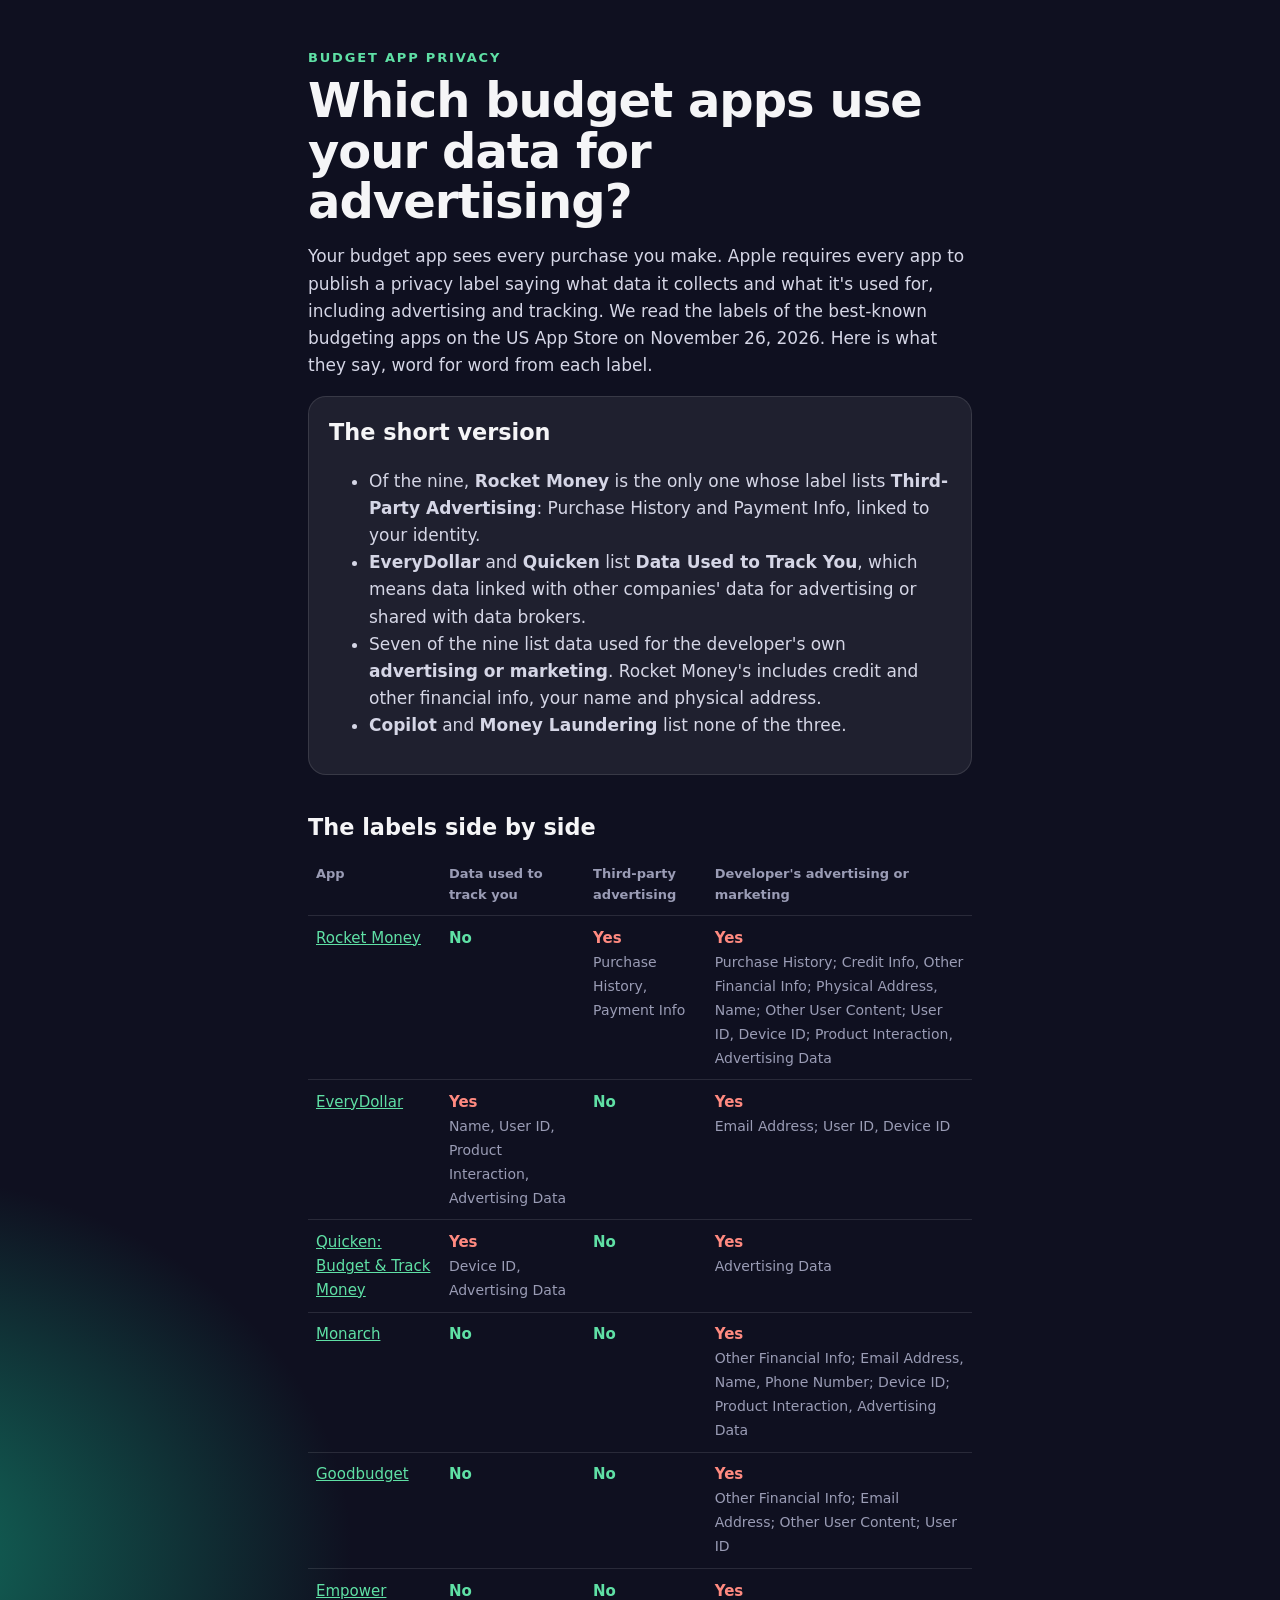
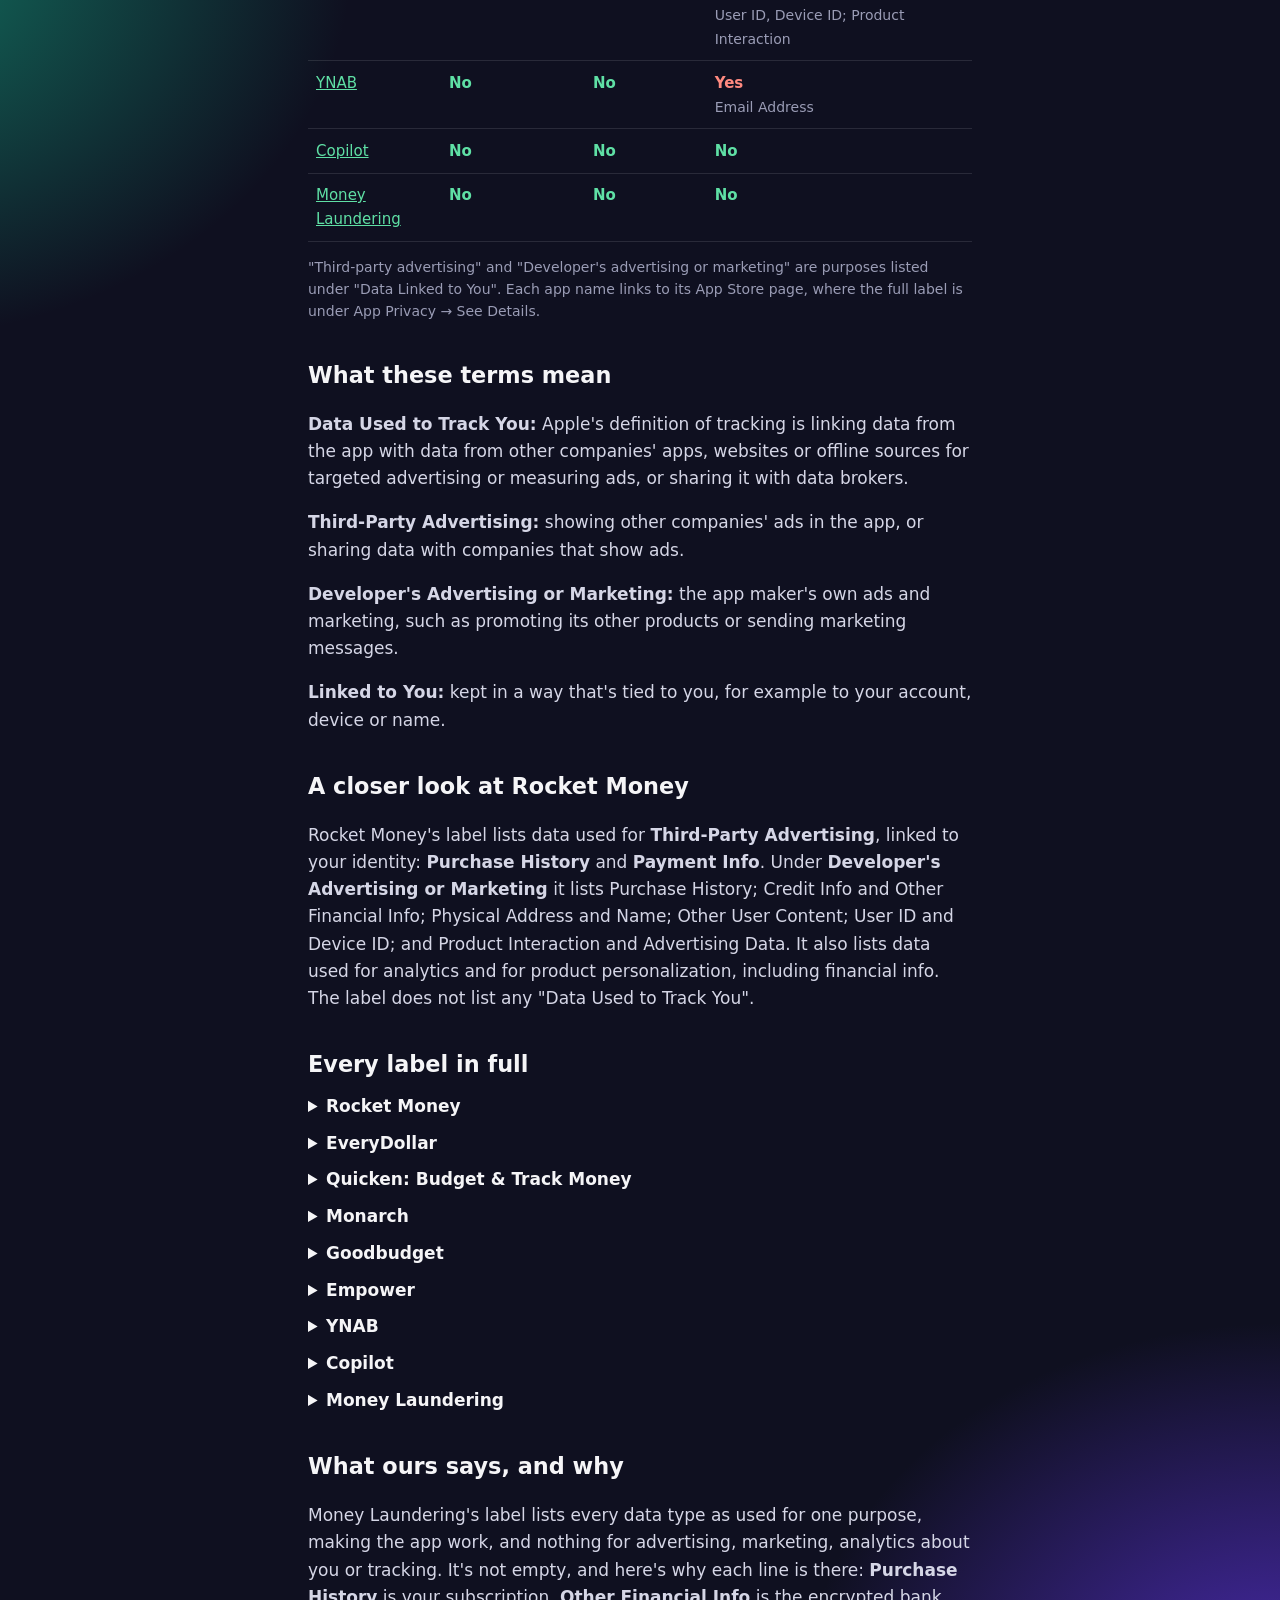
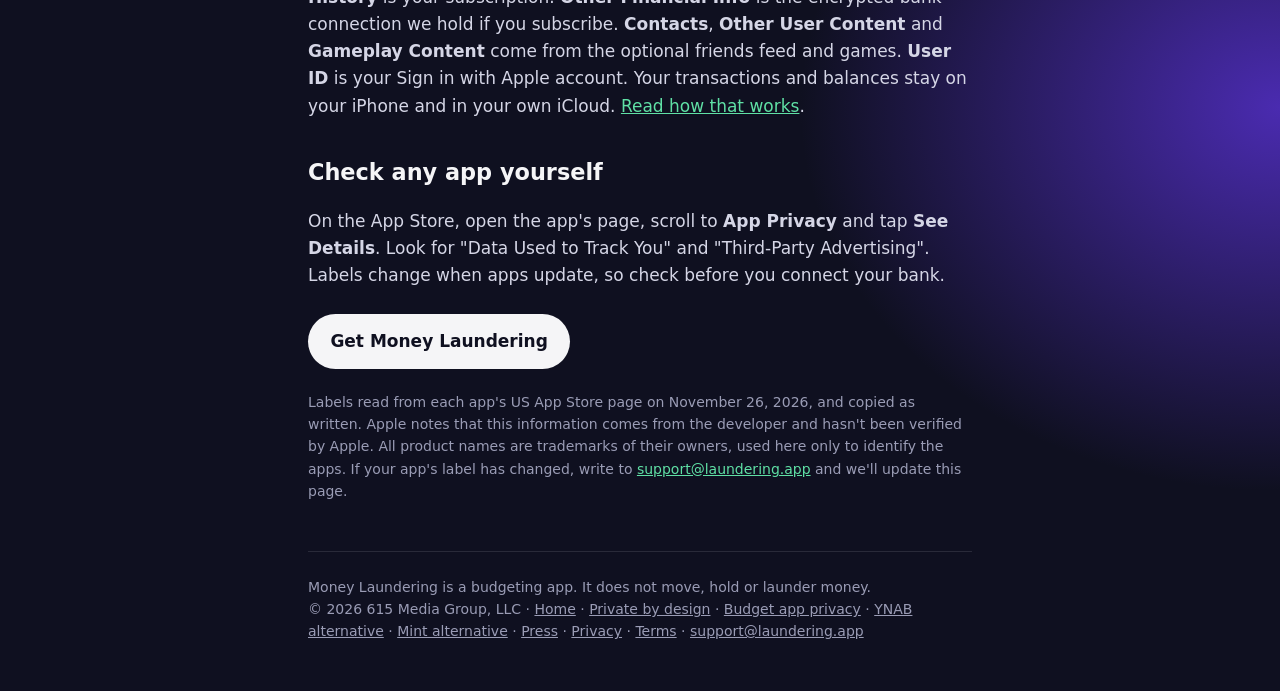
==== budget-app-privacy.html @ 60528db9 "Private by design and budget app privacy pages; home section, footers, sitemap, llms.txt; referral p" ====
<!DOCTYPE html>
<html lang="en">
<head>
  <meta charset="utf-8">
  <meta name="viewport" content="width=device-width, initial-scale=1, viewport-fit=cover">
  <title>Which budget apps use your data for advertising? What the App Store privacy labels say</title>
  <link rel="icon" href="/favicon.ico" sizes="any">
  <link rel="icon" type="image/png" sizes="32x32" href="/icon-32.png">
  <link rel="icon" type="image/png" sizes="192x192" href="/icon-192.png">
  <link rel="apple-touch-icon" href="/apple-touch-icon.png">
  <link rel="manifest" href="/site.webmanifest">
  <link rel="canonical" href="https://laundering.app/budget-app-privacy">
  <meta name="description" content="We read the App Store privacy labels of Rocket Money, YNAB, Monarch, Copilot, Quicken, EveryDollar, Empower and Goodbudget. Some say they use your financial data for third-party advertising or to track you. Here is what each label says.">
  <meta name="theme-color" content="#0f1020">
  <meta name="apple-itunes-app" content="app-id=6831441351">
  <meta property="og:type" content="article">
  <meta property="og:site_name" content="Money Laundering">
  <meta property="og:url" content="https://laundering.app/budget-app-privacy">
  <meta property="og:title" content="Which budget apps use your data for advertising? What the App Store privacy labels say">
  <meta property="og:description" content="We read the App Store privacy labels of Rocket Money, YNAB, Monarch, Copilot, Quicken, EveryDollar, Empower and Goodbudget. Some say they use your financial data for third-party advertising or to track you. Here is what each label says.">
  <meta property="og:image" content="https://laundering.app/card.png">
  <meta property="og:image:width" content="1200">
  <meta property="og:image:height" content="630">
  <meta name="twitter:card" content="summary_large_image">
  <meta name="twitter:image" content="https://laundering.app/card.png">
  <script type="application/ld+json">
{
  "@context": "https://schema.org",
  "@type": "Article",
  "headline": "Which budget apps use your data for advertising? What the App Store privacy labels say",
  "description": "We read the App Store privacy labels of Rocket Money, YNAB, Monarch, Copilot, Quicken, EveryDollar, Empower and Goodbudget. Some say they use your financial data for third-party advertising or to track you. Here is what each label says.",
  "datePublished": "2026-11-26",
  "dateModified": "2026-11-26",
  "mainEntityOfPage": "https://laundering.app/budget-app-privacy",
  "author": {
    "@type": "Organization",
    "name": "615 Media Group, LLC"
  },
  "publisher": {
    "@type": "Organization",
    "name": "615 Media Group, LLC"
  },
  "image": "https://laundering.app/card.png"
}
  </script>
  <style>
    :root { color-scheme: dark; --ink: #f5f5f7; --soft: #d5d6e6; --dim: #9a9cb5; --mint: #5fe0a5; --card: rgba(255,255,255,.07); --line: rgba(255,255,255,.11); }
    * { box-sizing: border-box; }
    html { background: radial-gradient(60rem 40rem at 85% -10%, #b4551f 0%, transparent 60%), radial-gradient(50rem 40rem at -10% 40%, #12705f 0%, transparent 60%), radial-gradient(50rem 40rem at 100% 85%, #4a2bb0 0%, transparent 60%), #0f1020; }
    body { margin: 0; font: 17px/1.6 -apple-system, system-ui, "Segoe UI", sans-serif; color: var(--ink); }
    main { width: min(44rem, 100%); margin: 0 auto; padding: 3rem max(1.25rem, env(safe-area-inset-right)) 3rem max(1.25rem, env(safe-area-inset-left)); }
    a { color: var(--mint); }
    .eyebrow { font-size: 13px; letter-spacing: .14em; text-transform: uppercase; color: var(--mint); font-weight: 700; }
    h1 { font-size: clamp(2.1rem, 6vw, 3rem); line-height: 1.05; letter-spacing: -.02em; margin: .4rem 0 1rem; }
    h2 { font-size: 1.4rem; margin: 2.2rem 0 .5rem; }
    p, li { color: var(--soft); }
    .card { padding: 1.1rem 1.25rem; border-radius: 18px; background: var(--card); border: 1px solid var(--line); margin: 1rem 0; }
    table { width: 100%; border-collapse: collapse; font-size: 15px; }
    th, td { text-align: left; padding: .6rem .5rem; border-bottom: 1px solid var(--line); vertical-align: top; }
    th { color: var(--dim); font-weight: 600; font-size: 13px; }
    .button { display: inline-block; padding: .85rem 1.4rem; border-radius: 999px; background: var(--ink); color: #0f1020; font-weight: 700; text-decoration: none; margin: .5rem 0; }
    .fine { font-size: 14px; color: var(--dim); }
    .imgs { display: grid; grid-template-columns: repeat(auto-fill, minmax(140px, 1fr)); gap: .8rem; }
    .imgs a { display: block; } .imgs img { width: 100%; height: auto; border-radius: 16px; }
    details { margin: .6rem 0; } summary { cursor: pointer; font-weight: 600; color: var(--ink); }
    .yes { color: #ff8a80; font-weight: 600; } .no { color: var(--mint); font-weight: 600; }
    .wrap { overflow-x: auto; }
    @media (max-width: 640px) {
      .wrap thead { display: none; }
      .wrap tr { display: block; padding: .7rem 0; border-bottom: 1px solid var(--line); }
      .wrap td { display: block; border: 0; padding: .2rem 0; }
      .wrap td[data-label="App"] { font-size: 1.1rem; font-weight: 700; }
      .wrap td:not([data-label="App"])::before { content: attr(data-label) ": "; color: var(--dim); font-size: 13px; }
    }
    footer { margin-top: 3rem; font-size: 14px; color: var(--dim); border-top: 1px solid var(--line); padding-top: 1.5rem; }
    footer a { color: inherit; }
  </style>
</head>
<body>
  <main>
    <div class="eyebrow">Budget app privacy</div>
    <h1>Which budget apps use your data for advertising?</h1>
    <p>Your budget app sees every purchase you make. Apple requires every app to publish a privacy label saying what data it collects and what it's used for, including advertising and tracking. We read the labels of the best-known budgeting apps on the US App Store on November 26, 2026. Here is what they say, word for word from each label.</p>

    <div class="card">
      <h2 style="margin-top:0">The short version</h2>
      <ul>
        <li>Of the nine, <b>Rocket Money</b> is the only one whose label lists <b>Third-Party Advertising</b>: Purchase History and Payment Info, linked to your identity.</li>
        <li><b>EveryDollar</b> and <b>Quicken</b> list <b>Data Used to Track You</b>, which means data linked with other companies' data for advertising or shared with data brokers.</li>
        <li>Seven of the nine list data used for the developer's own <b>advertising or marketing</b>. Rocket Money's includes credit and other financial info, your name and physical address.</li>
        <li><b>Copilot</b> and <b>Money Laundering</b> list none of the three.</li>
      </ul>
    </div>

    <h2>The labels side by side</h2>
    <div class="wrap">
      <table>
        <thead><tr><th>App</th><th>Data used to track you</th><th>Third-party advertising</th><th>Developer's advertising or marketing</th></tr></thead>
        <tbody>
          <tr><td data-label="App"><a href="https://apps.apple.com/us/app/rocket-money-bills-budgets/id1130616675">Rocket Money</a></td><td data-label="Data used to track you"><span class="no">No</span></td><td data-label="Third-party advertising"><span class="yes">Yes</span><br><span class="fine">Purchase History, Payment Info</span></td><td data-label="Developer's advertising or marketing"><span class="yes">Yes</span><br><span class="fine">Purchase History; Credit Info, Other Financial Info; Physical Address, Name; Other User Content; User ID, Device ID; Product Interaction, Advertising Data</span></td></tr>
          <tr><td data-label="App"><a href="https://apps.apple.com/us/app/everydollar-budget-management/id942571931">EveryDollar</a></td><td data-label="Data used to track you"><span class="yes">Yes</span><br><span class="fine">Name, User ID, Product Interaction, Advertising Data</span></td><td data-label="Third-party advertising"><span class="no">No</span></td><td data-label="Developer's advertising or marketing"><span class="yes">Yes</span><br><span class="fine">Email Address; User ID, Device ID</span></td></tr>
          <tr><td data-label="App"><a href="https://apps.apple.com/us/app/quicken-budget-track-money/id1449777194">Quicken: Budget &amp; Track Money</a></td><td data-label="Data used to track you"><span class="yes">Yes</span><br><span class="fine">Device ID, Advertising Data</span></td><td data-label="Third-party advertising"><span class="no">No</span></td><td data-label="Developer's advertising or marketing"><span class="yes">Yes</span><br><span class="fine">Advertising Data</span></td></tr>
          <tr><td data-label="App"><a href="https://apps.apple.com/us/app/monarch-budget-track-money/id1459319842">Monarch</a></td><td data-label="Data used to track you"><span class="no">No</span></td><td data-label="Third-party advertising"><span class="no">No</span></td><td data-label="Developer's advertising or marketing"><span class="yes">Yes</span><br><span class="fine">Other Financial Info; Email Address, Name, Phone Number; Device ID; Product Interaction, Advertising Data</span></td></tr>
          <tr><td data-label="App"><a href="https://apps.apple.com/us/app/goodbudget-budget-planner/id471112395">Goodbudget</a></td><td data-label="Data used to track you"><span class="no">No</span></td><td data-label="Third-party advertising"><span class="no">No</span></td><td data-label="Developer's advertising or marketing"><span class="yes">Yes</span><br><span class="fine">Other Financial Info; Email Address; Other User Content; User ID</span></td></tr>
          <tr><td data-label="App"><a href="https://apps.apple.com/us/app/empower/id1001257338">Empower</a></td><td data-label="Data used to track you"><span class="no">No</span></td><td data-label="Third-party advertising"><span class="no">No</span></td><td data-label="Developer's advertising or marketing"><span class="yes">Yes</span><br><span class="fine">User ID, Device ID; Product Interaction</span></td></tr>
          <tr><td data-label="App"><a href="https://apps.apple.com/us/app/ynab-budget-money-planner/id1010865877">YNAB</a></td><td data-label="Data used to track you"><span class="no">No</span></td><td data-label="Third-party advertising"><span class="no">No</span></td><td data-label="Developer's advertising or marketing"><span class="yes">Yes</span><br><span class="fine">Email Address</span></td></tr>
          <tr><td data-label="App"><a href="https://apps.apple.com/us/app/copilot-track-budget-money/id1447330651">Copilot</a></td><td data-label="Data used to track you"><span class="no">No</span></td><td data-label="Third-party advertising"><span class="no">No</span></td><td data-label="Developer's advertising or marketing"><span class="no">No</span></td></tr>
          <tr><td data-label="App"><a href="https://apps.apple.com/us/app/id6831441351">Money Laundering</a></td><td data-label="Data used to track you"><span class="no">No</span></td><td data-label="Third-party advertising"><span class="no">No</span></td><td data-label="Developer's advertising or marketing"><span class="no">No</span></td></tr>
        </tbody>
      </table>
    </div>
    <p class="fine">"Third-party advertising" and "Developer's advertising or marketing" are purposes listed under "Data Linked to You". Each app name links to its App Store page, where the full label is under App Privacy → See Details.</p>

    <h2>What these terms mean</h2>
    <p><b>Data Used to Track You:</b> Apple's definition of tracking is linking data from the app with data from other companies' apps, websites or offline sources for targeted advertising or measuring ads, or sharing it with data brokers.</p>
    <p><b>Third-Party Advertising:</b> showing other companies' ads in the app, or sharing data with companies that show ads.</p>
    <p><b>Developer's Advertising or Marketing:</b> the app maker's own ads and marketing, such as promoting its other products or sending marketing messages.</p>
    <p><b>Linked to You:</b> kept in a way that's tied to you, for example to your account, device or name.</p>

    <h2>A closer look at Rocket Money</h2>
    <p>Rocket Money's label lists data used for <b>Third-Party Advertising</b>, linked to your identity: <b>Purchase History</b> and <b>Payment Info</b>. Under <b>Developer's Advertising or Marketing</b> it lists Purchase History; Credit Info and Other Financial Info; Physical Address and Name; Other User Content; User ID and Device ID; and Product Interaction and Advertising Data. It also lists data used for analytics and for product personalization, including financial info. The label does not list any "Data Used to Track You".</p>

    <h2>Every label in full</h2>
    <details><summary>Rocket Money</summary>
      <p><b>Data Used to Track You:</b> none listed.</p>
      <p><b>Linked to you, Third-Party Advertising:</b> Purchase History; Payment Info.</p>
      <p><b>Developer's Advertising or Marketing:</b> Purchase History; Credit Info, Other Financial Info; Physical Address, Name; Other User Content; User ID, Device ID; Product Interaction, Advertising Data.</p>
      <p><b>Analytics:</b> Purchase History; Credit Info, Other Financial Info; Physical Address, Email Address, Name; Customer Support; User ID, Device ID; Product Interaction, Advertising Data; Crash Data, Performance Data, Other Diagnostic Data.</p>
      <p><b>Product Personalization:</b> Purchase History; Credit Info, Other Financial Info; Physical Address; Other User Content; Product Interaction, Advertising Data.</p>
      <p><b>App Functionality:</b> Purchase History; Payment Info, Credit Info, Other Financial Info; Physical Address, Email Address, Name, Phone Number; Customer Support, Other User Content; User ID, Device ID; Product Interaction; Performance Data, Other Diagnostic Data.</p>
      <p><b>Other Purposes:</b> Purchase History; Other Financial Info; Name.</p>
    </details>
    <details><summary>EveryDollar</summary>
      <p><b>Data Used to Track You:</b> Name; User ID; Product Interaction, Advertising Data.</p>
      <p><b>Developer's Advertising or Marketing:</b> Email Address; User ID, Device ID.</p>
      <p><b>Analytics:</b> User ID, Device ID; Product Interaction; Crash Data, Performance Data.</p>
      <p><b>Product Personalization:</b> Name; User ID; Product Interaction.</p>
      <p><b>App Functionality:</b> Email Address; User ID; Product Interaction, Other Usage Data; Crash Data, Performance Data, Other Diagnostic Data.</p>
      <p><b>Not linked to you:</b> Advertising Data (developer's advertising or marketing); Purchase History (product personalization).</p>
    </details>
    <details><summary>Quicken: Budget &amp; Track Money</summary>
      <p><b>Data Used to Track You:</b> Device ID; Advertising Data.</p>
      <p><b>Developer's Advertising or Marketing:</b> Advertising Data.</p>
      <p><b>Analytics:</b> User ID, Device ID; Product Interaction, Advertising Data.</p>
      <p><b>App Functionality:</b> Other Financial Info; Physical Address, Email Address, Name, Phone Number; User ID; Product Interaction, Advertising Data; Crash Data, Performance Data.</p>
    </details>
    <details><summary>Monarch</summary>
      <p><b>Developer's Advertising or Marketing:</b> Other Financial Info; Email Address, Name, Phone Number; Device ID; Product Interaction, Advertising Data.</p>
      <p><b>Analytics:</b> Other Financial Info; Email Address, Name; Customer Support; Device ID; Product Interaction, Advertising Data.</p>
      <p><b>Product Personalization:</b> Other Financial Info; Physical Address, Email Address, Name; Product Interaction, Advertising Data.</p>
      <p><b>App Functionality:</b> Payment Info, Credit Info, Other Financial Info; Physical Address, Email Address, Name; Product Interaction, Advertising Data.</p>
      <p><b>Other Purposes:</b> Photos or Videos; Crash Data, Performance Data.</p>
    </details>
    <details><summary>Goodbudget</summary>
      <p><b>Developer's Advertising or Marketing:</b> Other Financial Info; Email Address; Other User Content; User ID.</p>
      <p><b>Analytics:</b> Purchase History; Other Financial Info; Email Address; Other User Content; User ID, Device ID; Product Interaction, Other Usage Data; Crash Data, Performance Data, Other Diagnostic Data.</p>
      <p><b>App Functionality:</b> Purchase History; Other Financial Info; Precise Location, Coarse Location; Email Address; Other User Content; User ID, Device ID; Product Interaction, Other Usage Data; Crash Data, Performance Data, Other Diagnostic Data.</p>
    </details>
    <details><summary>Empower</summary>
      <p><b>Developer's Advertising or Marketing:</b> User ID, Device ID; Product Interaction.</p>
      <p><b>Analytics:</b> User ID, Device ID; Product Interaction.</p>
      <p><b>Product Personalization:</b> User ID, Device ID.</p>
      <p><b>App Functionality:</b> User ID, Device ID; Crash Data, Other Diagnostic Data.</p>
    </details>
    <details><summary>YNAB</summary>
      <p><b>Developer's Advertising or Marketing:</b> Email Address.</p>
      <p><b>Analytics:</b> User ID, Device ID; Product Interaction; Crash Data, Performance Data, Other Diagnostic Data.</p>
      <p><b>App Functionality:</b> Purchase History; Other Financial Info; Precise Location; Email Address, Phone Number; Customer Support; User ID, Device ID; Product Interaction; Crash Data, Performance Data, Other Diagnostic Data.</p>
    </details>
    <details><summary>Copilot</summary>
      <p><b>Analytics:</b> Other Financial Info; Coarse Location; Product Interaction.</p>
      <p><b>Product Personalization:</b> Other Financial Info.</p>
      <p><b>App Functionality:</b> Other Financial Info; Coarse Location; Email Address, Name; Customer Support, Other User Content; User ID; Product Interaction.</p>
      <p><b>Not linked to you:</b> Crash Data, Performance Data (app functionality).</p>
    </details>
    <details><summary>Money Laundering</summary>
      <p><b>App Functionality only:</b> Purchase History; Other Financial Info; Contacts; Gameplay Content, Other User Content; User ID.</p>
      <p><b>Not linked to you:</b> Device ID (analytics: an anonymous install count).</p>
    </details>

    <h2>What ours says, and why</h2>
    <p>Money Laundering's label lists every data type as used for one purpose, making the app work, and nothing for advertising, marketing, analytics about you or tracking. It's not empty, and here's why each line is there: <b>Purchase History</b> is your subscription. <b>Other Financial Info</b> is the encrypted bank connection we hold if you subscribe. <b>Contacts</b>, <b>Other User Content</b> and <b>Gameplay Content</b> come from the optional friends feed and games. <b>User ID</b> is your Sign in with Apple account. Your transactions and balances stay on your iPhone and in your own iCloud. <a href="/private-by-design">Read how that works</a>.</p>

    <h2>Check any app yourself</h2>
    <p>On the App Store, open the app's page, scroll to <b>App Privacy</b> and tap <b>See Details</b>. Look for "Data Used to Track You" and "Third-Party Advertising". Labels change when apps update, so check before you connect your bank.</p>

    <a class="button" href="https://apps.apple.com/app/id6831441351">Get Money Laundering</a>
    <p class="fine">Labels read from each app's US App Store page on November 26, 2026, and copied as written. Apple notes that this information comes from the developer and hasn't been verified by Apple. All product names are trademarks of their owners, used here only to identify the apps. If your app's label has changed, write to <a href="mailto:support@laundering.app">support@laundering.app</a> and we'll update this page.</p>
  <footer>Money Laundering is a budgeting app. It does not move, hold or launder money.<br>&copy; 2026 615 Media Group, LLC &middot; <a href="/">Home</a> &middot; <a href="/private-by-design">Private by design</a> &middot; <a href="/budget-app-privacy">Budget app privacy</a> &middot; <a href="/ynab-alternative">YNAB alternative</a> &middot; <a href="/mint-alternative">Mint alternative</a> &middot; <a href="/press">Press</a> &middot; <a href="/privacy">Privacy</a> &middot; <a href="/terms">Terms</a> &middot; <a href="mailto:support@laundering.app">support@laundering.app</a></footer>
  </main>
<script src="hit.js" defer></script>
</body>
</html>
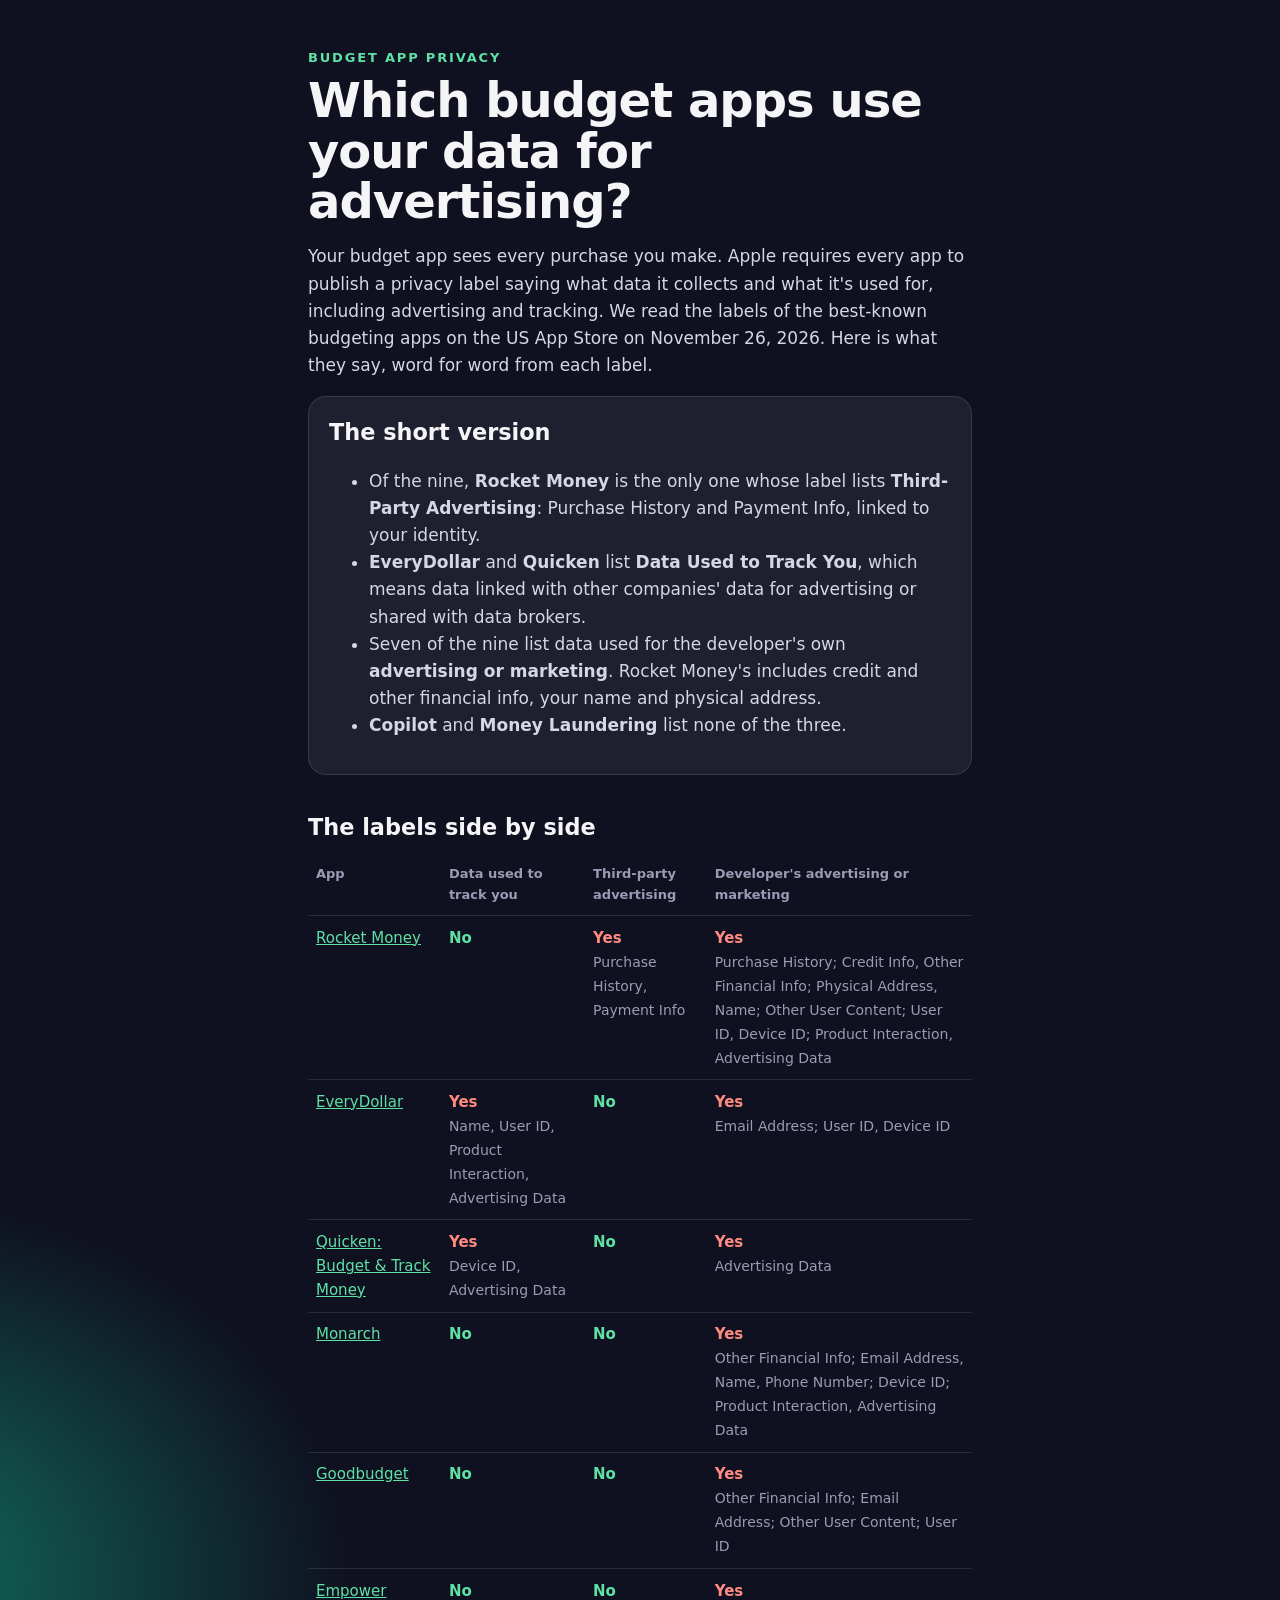
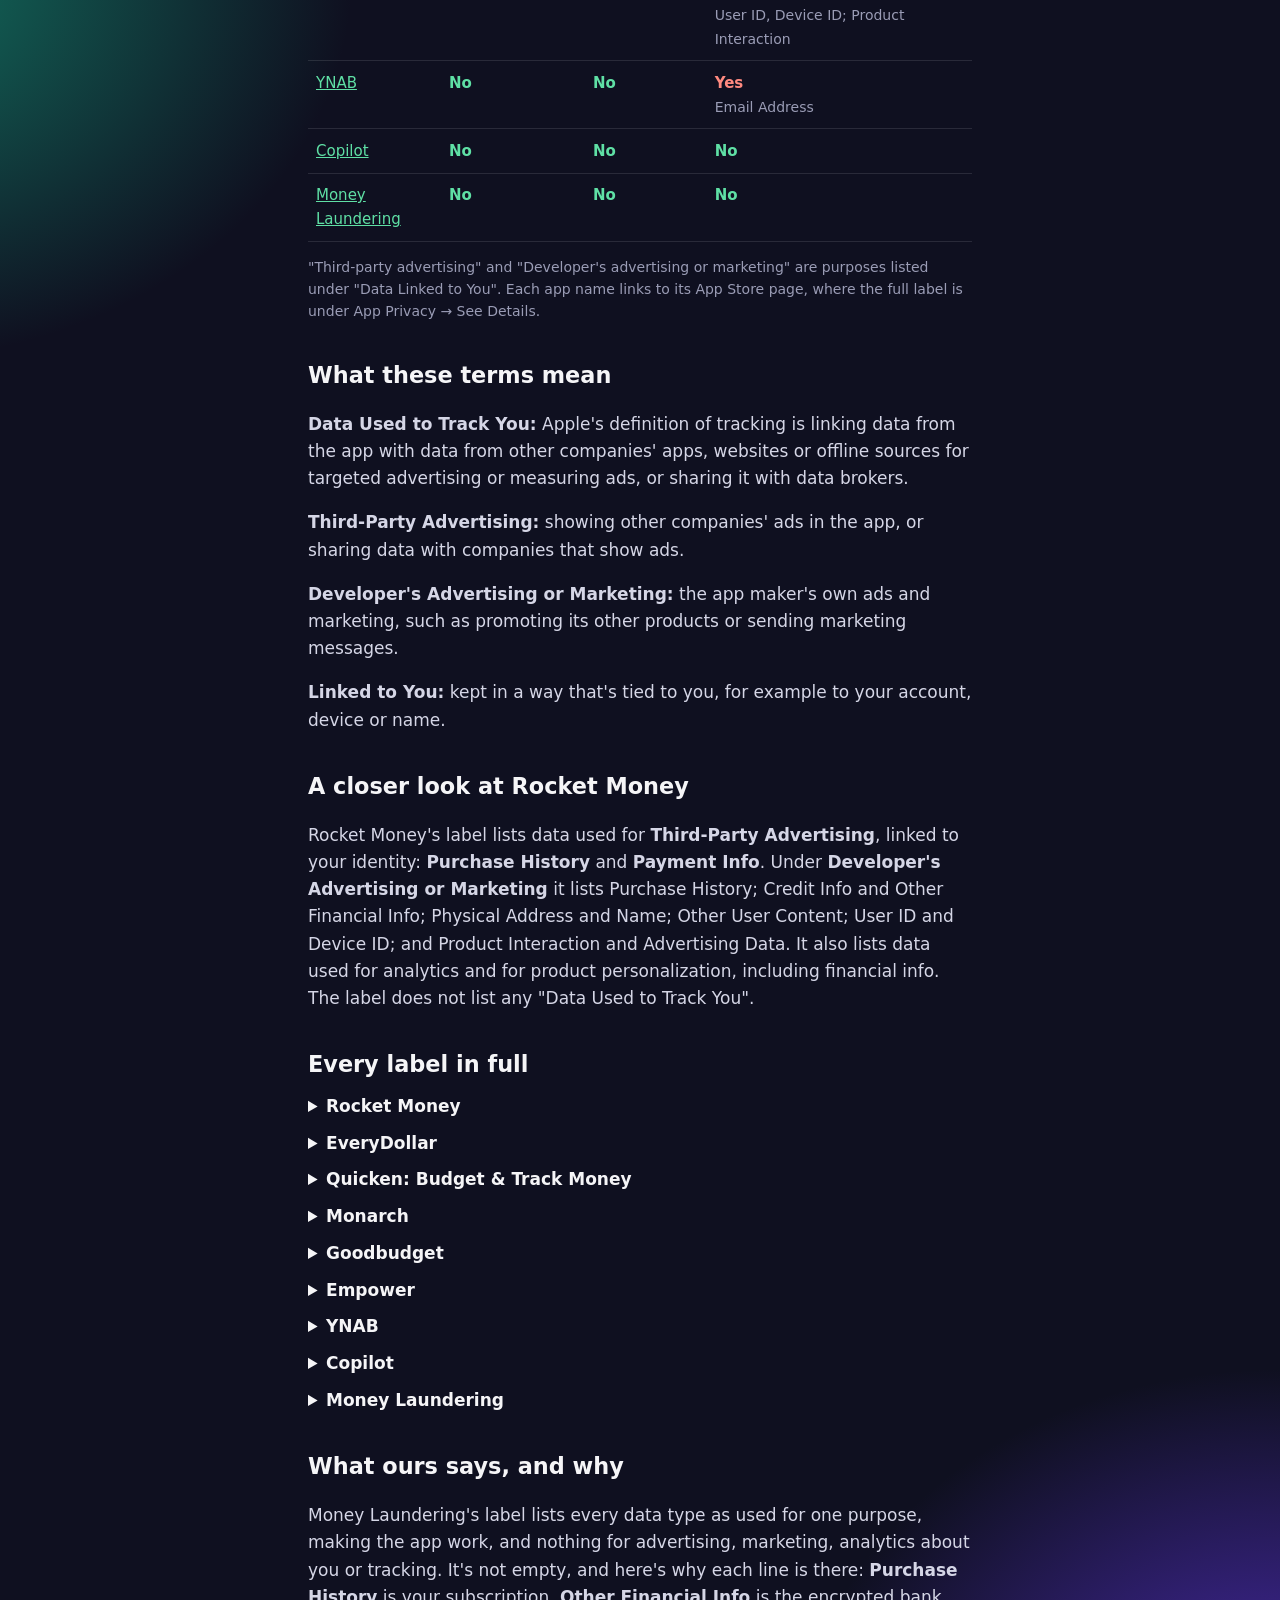
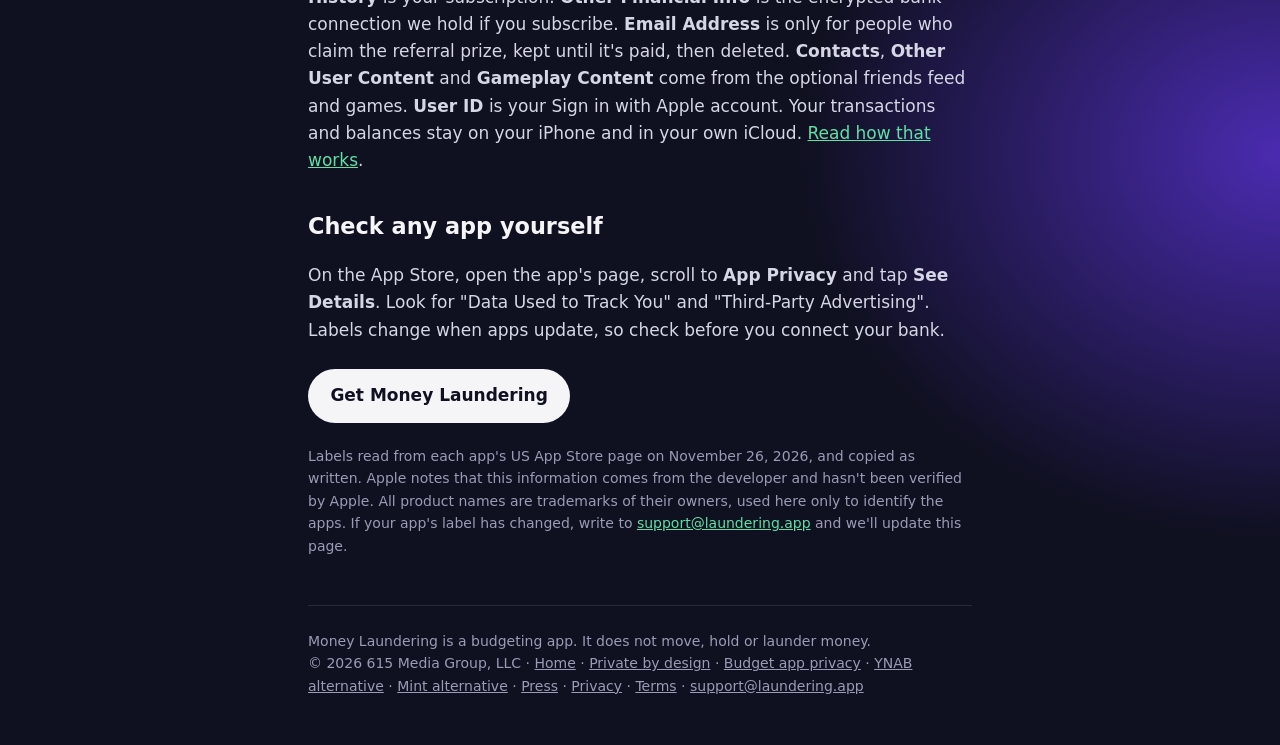
==== commit d733ae6f: "Budget app privacy: our label now lists Email Address (referral prize only)" ====
--- a/budget-app-privacy.html
+++ b/budget-app-privacy.html
@@ -174,12 +174,12 @@
       <p><b>Not linked to you:</b> Crash Data, Performance Data (app functionality).</p>
     </details>
     <details><summary>Money Laundering</summary>
-      <p><b>App Functionality only:</b> Purchase History; Other Financial Info; Contacts; Gameplay Content, Other User Content; User ID.</p>
+      <p><b>App Functionality only:</b> Purchase History; Other Financial Info; Email Address; Contacts; Gameplay Content, Other User Content; User ID.</p>
       <p><b>Not linked to you:</b> Device ID (analytics: an anonymous install count).</p>
     </details>
 
     <h2>What ours says, and why</h2>
-    <p>Money Laundering's label lists every data type as used for one purpose, making the app work, and nothing for advertising, marketing, analytics about you or tracking. It's not empty, and here's why each line is there: <b>Purchase History</b> is your subscription. <b>Other Financial Info</b> is the encrypted bank connection we hold if you subscribe. <b>Contacts</b>, <b>Other User Content</b> and <b>Gameplay Content</b> come from the optional friends feed and games. <b>User ID</b> is your Sign in with Apple account. Your transactions and balances stay on your iPhone and in your own iCloud. <a href="/private-by-design">Read how that works</a>.</p>
+    <p>Money Laundering's label lists every data type as used for one purpose, making the app work, and nothing for advertising, marketing, analytics about you or tracking. It's not empty, and here's why each line is there: <b>Purchase History</b> is your subscription. <b>Other Financial Info</b> is the encrypted bank connection we hold if you subscribe. <b>Email Address</b> is only for people who claim the referral prize, kept until it's paid, then deleted. <b>Contacts</b>, <b>Other User Content</b> and <b>Gameplay Content</b> come from the optional friends feed and games. <b>User ID</b> is your Sign in with Apple account. Your transactions and balances stay on your iPhone and in your own iCloud. <a href="/private-by-design">Read how that works</a>.</p>
 
     <h2>Check any app yourself</h2>
     <p>On the App Store, open the app's page, scroll to <b>App Privacy</b> and tap <b>See Details</b>. Look for "Data Used to Track You" and "Third-Party Advertising". Labels change when apps update, so check before you connect your bank.</p>
